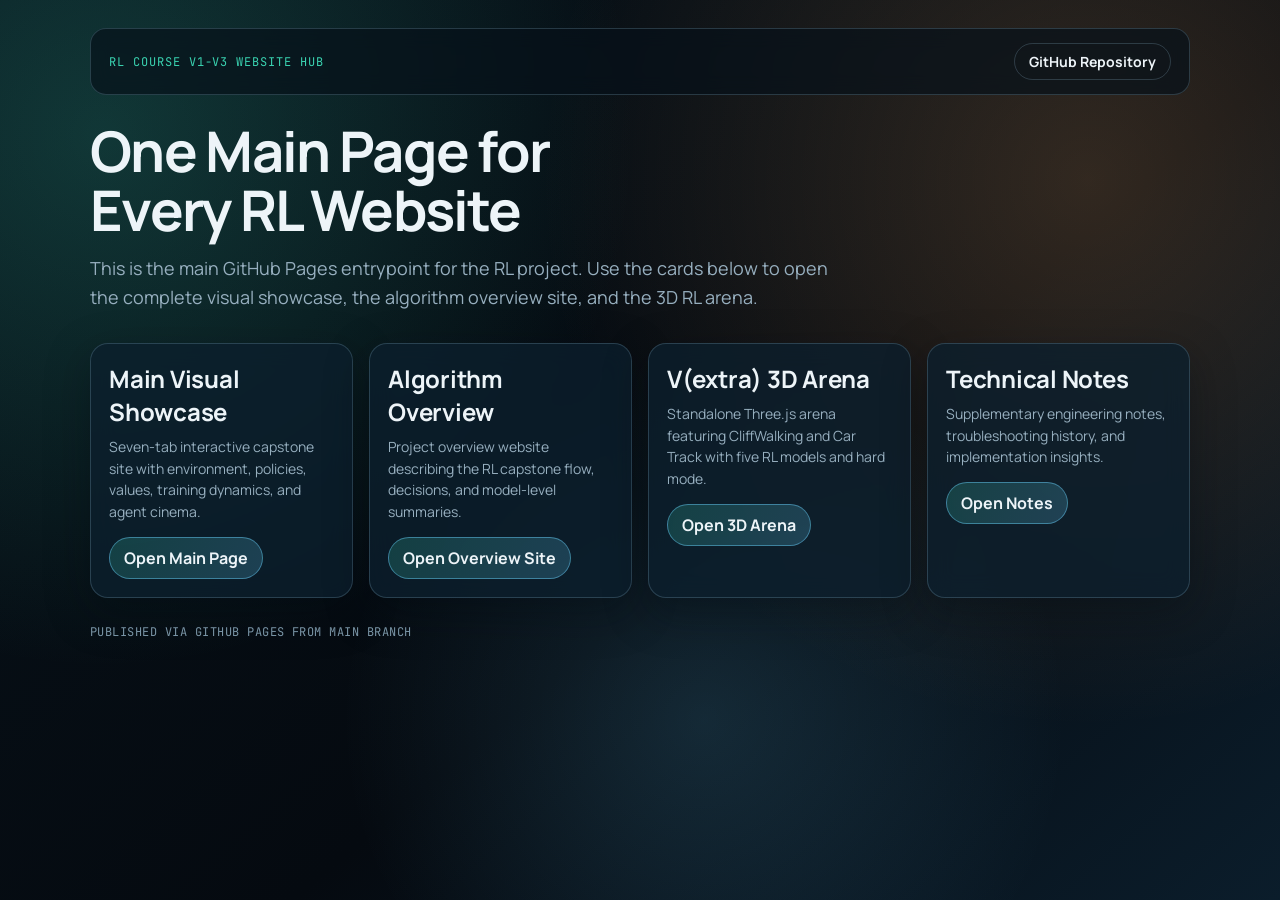
==== index.html @ 9bca1beb "Add main website hub and GitHub Pages deploy workflow" ====
<!DOCTYPE html>
<html lang="en">
<head>
  <meta charset="UTF-8">
  <meta name="viewport" content="width=device-width, initial-scale=1.0">
  <title>RL Course Hub | All Websites</title>
  <link rel="preconnect" href="https://fonts.googleapis.com">
  <link rel="preconnect" href="https://fonts.gstatic.com" crossorigin>
  <link href="https://fonts.googleapis.com/css2?family=Manrope:wght@500;700;800&family=JetBrains+Mono:wght@500&display=swap" rel="stylesheet">
  <style>
    :root {
      --bg: #07121a;
      --bg-soft: #0b1d2b;
      --text: #edf4f8;
      --muted: #97afbf;
      --card: rgba(12, 31, 46, 0.78);
      --line: rgba(150, 196, 223, 0.22);
      --accent-a: #3ad3b1;
      --accent-b: #ffb167;
      --accent-c: #6bd2ff;
    }

    * { box-sizing: border-box; }

    body {
      margin: 0;
      min-height: 100vh;
      font-family: "Manrope", sans-serif;
      color: var(--text);
      background:
        radial-gradient(circle at 8% 15%, rgba(58, 211, 177, 0.20), transparent 38%),
        radial-gradient(circle at 85% 20%, rgba(255, 177, 103, 0.18), transparent 42%),
        radial-gradient(circle at 55% 80%, rgba(107, 210, 255, 0.14), transparent 36%),
        linear-gradient(140deg, var(--bg), #050a10 58%, var(--bg-soft));
      overflow-x: hidden;
    }

    .shell {
      width: min(1100px, 94vw);
      margin: 0 auto;
      padding: 28px 0 44px;
    }

    .topbar {
      display: flex;
      justify-content: space-between;
      align-items: center;
      gap: 16px;
      border: 1px solid var(--line);
      border-radius: 16px;
      padding: 14px 18px;
      background: rgba(6, 17, 26, 0.68);
      backdrop-filter: blur(10px);
    }

    .tag {
      font-family: "JetBrains Mono", monospace;
      font-size: 12px;
      letter-spacing: 0.08em;
      text-transform: uppercase;
      color: var(--accent-a);
      margin: 0;
    }

    .repo-link {
      color: var(--text);
      text-decoration: none;
      border: 1px solid var(--line);
      border-radius: 999px;
      padding: 8px 14px;
      transition: border-color 0.25s ease, transform 0.25s ease;
      font-size: 14px;
      font-weight: 700;
    }

    .repo-link:hover {
      border-color: var(--accent-c);
      transform: translateY(-2px);
    }

    .hero {
      margin-top: 26px;
      display: grid;
      gap: 14px;
      animation: rise 0.7s ease both;
    }

    h1 {
      margin: 0;
      font-size: clamp(30px, 6vw, 56px);
      line-height: 1.06;
      letter-spacing: -0.03em;
      max-width: 16ch;
      text-wrap: balance;
    }

    .lead {
      margin: 0;
      color: var(--muted);
      max-width: 70ch;
      line-height: 1.65;
      font-size: clamp(14px, 2.6vw, 18px);
    }

    .grid {
      margin-top: 30px;
      display: grid;
      grid-template-columns: repeat(auto-fit, minmax(260px, 1fr));
      gap: 16px;
    }

    .card {
      position: relative;
      border: 1px solid var(--line);
      border-radius: 18px;
      padding: 18px;
      background: var(--card);
      box-shadow: 0 14px 44px rgba(4, 11, 17, 0.35);
      backdrop-filter: blur(12px);
      transform: translateY(8px);
      opacity: 0;
      animation: cardIn 0.55s ease forwards;
    }

    .card:nth-child(2) { animation-delay: 0.08s; }
    .card:nth-child(3) { animation-delay: 0.16s; }
    .card:nth-child(4) { animation-delay: 0.24s; }

    .card::before {
      content: "";
      position: absolute;
      inset: -1px;
      border-radius: inherit;
      background: linear-gradient(130deg, rgba(58, 211, 177, 0.28), transparent 38%, rgba(255, 177, 103, 0.30));
      z-index: -1;
      opacity: 0;
      transition: opacity 0.28s ease;
    }

    .card:hover::before { opacity: 1; }

    .card h2 {
      margin: 0 0 8px;
      font-size: clamp(18px, 2.4vw, 24px);
      letter-spacing: -0.01em;
    }

    .card p {
      margin: 0 0 14px;
      color: var(--muted);
      line-height: 1.55;
      font-size: 14px;
    }

    .go {
      display: inline-flex;
      align-items: center;
      gap: 8px;
      color: var(--text);
      text-decoration: none;
      background: linear-gradient(120deg, rgba(58, 211, 177, 0.20), rgba(107, 210, 255, 0.20));
      border: 1px solid rgba(107, 210, 255, 0.45);
      border-radius: 999px;
      padding: 9px 14px;
      font-weight: 700;
      transition: transform 0.22s ease, filter 0.22s ease;
    }

    .go:hover {
      transform: translateY(-2px);
      filter: brightness(1.1);
    }

    .foot {
      margin-top: 26px;
      font-family: "JetBrains Mono", monospace;
      font-size: 12px;
      color: #84a1b3;
      letter-spacing: 0.04em;
      text-transform: uppercase;
      opacity: 0.92;
    }

    @keyframes rise {
      from { transform: translateY(10px); opacity: 0; }
      to { transform: translateY(0); opacity: 1; }
    }

    @keyframes cardIn {
      to { transform: translateY(0); opacity: 1; }
    }
  </style>
</head>
<body>
  <div class="shell">
    <header class="topbar">
      <p class="tag">RL Course V1-V3 Website Hub</p>
      <a class="repo-link" href="https://github.com/Xtreamsmarx/RL" target="_blank" rel="noopener noreferrer">GitHub Repository</a>
    </header>

    <section class="hero">
      <h1>One Main Page for Every RL Website</h1>
      <p class="lead">
        This is the main GitHub Pages entrypoint for the RL project. Use the cards below to open the complete visual showcase,
        the algorithm overview site, and the 3D RL arena.
      </p>
    </section>

    <section class="grid" aria-label="Website navigation cards">
      <article class="card">
        <h2>Main Visual Showcase</h2>
        <p>Seven-tab interactive capstone site with environment, policies, values, training dynamics, and agent cinema.</p>
        <a class="go" href="website/visual.html">Open Main Page</a>
      </article>

      <article class="card">
        <h2>Algorithm Overview</h2>
        <p>Project overview website describing the RL capstone flow, decisions, and model-level summaries.</p>
        <a class="go" href="website/index.html">Open Overview Site</a>
      </article>

      <article class="card">
        <h2>V(extra) 3D Arena</h2>
        <p>Standalone Three.js arena featuring CliffWalking and Car Track with five RL models and hard mode.</p>
        <a class="go" href="V(extra)/index.html">Open 3D Arena</a>
      </article>

      <article class="card">
        <h2>Technical Notes</h2>
        <p>Supplementary engineering notes, troubleshooting history, and implementation insights.</p>
        <a class="go" href="docs/technical-challenges.md">Open Notes</a>
      </article>
    </section>

    <footer class="foot">Published via GitHub Pages from main branch</footer>
  </div>
</body>
</html>
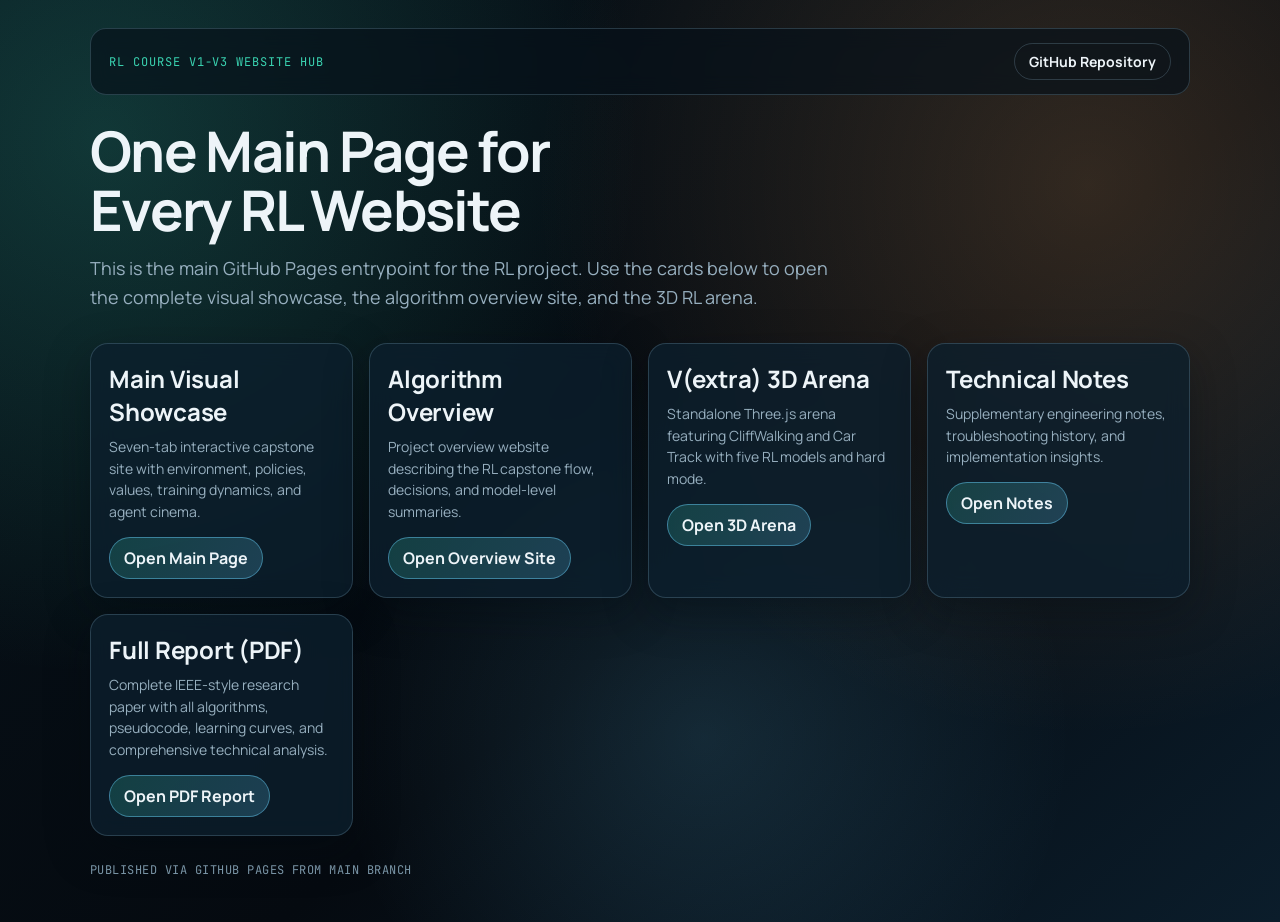
==== commit fe4bb24c: "Add PDF report to website with direct link on main hub" ====
--- a/index.html
+++ b/index.html
@@ -230,6 +230,12 @@
         <p>Supplementary engineering notes, troubleshooting history, and implementation insights.</p>
         <a class="go" href="docs/technical-challenges.md">Open Notes</a>
       </article>
+
+      <article class="card">
+        <h2>Full Report (PDF)</h2>
+        <p>Complete IEEE-style research paper with all algorithms, pseudocode, learning curves, and comprehensive technical analysis.</p>
+        <a class="go" href="website/RL.pdf" target="_blank" rel="noopener noreferrer">Open PDF Report</a>
+      </article>
     </section>
 
     <footer class="foot">Published via GitHub Pages from main branch</footer>
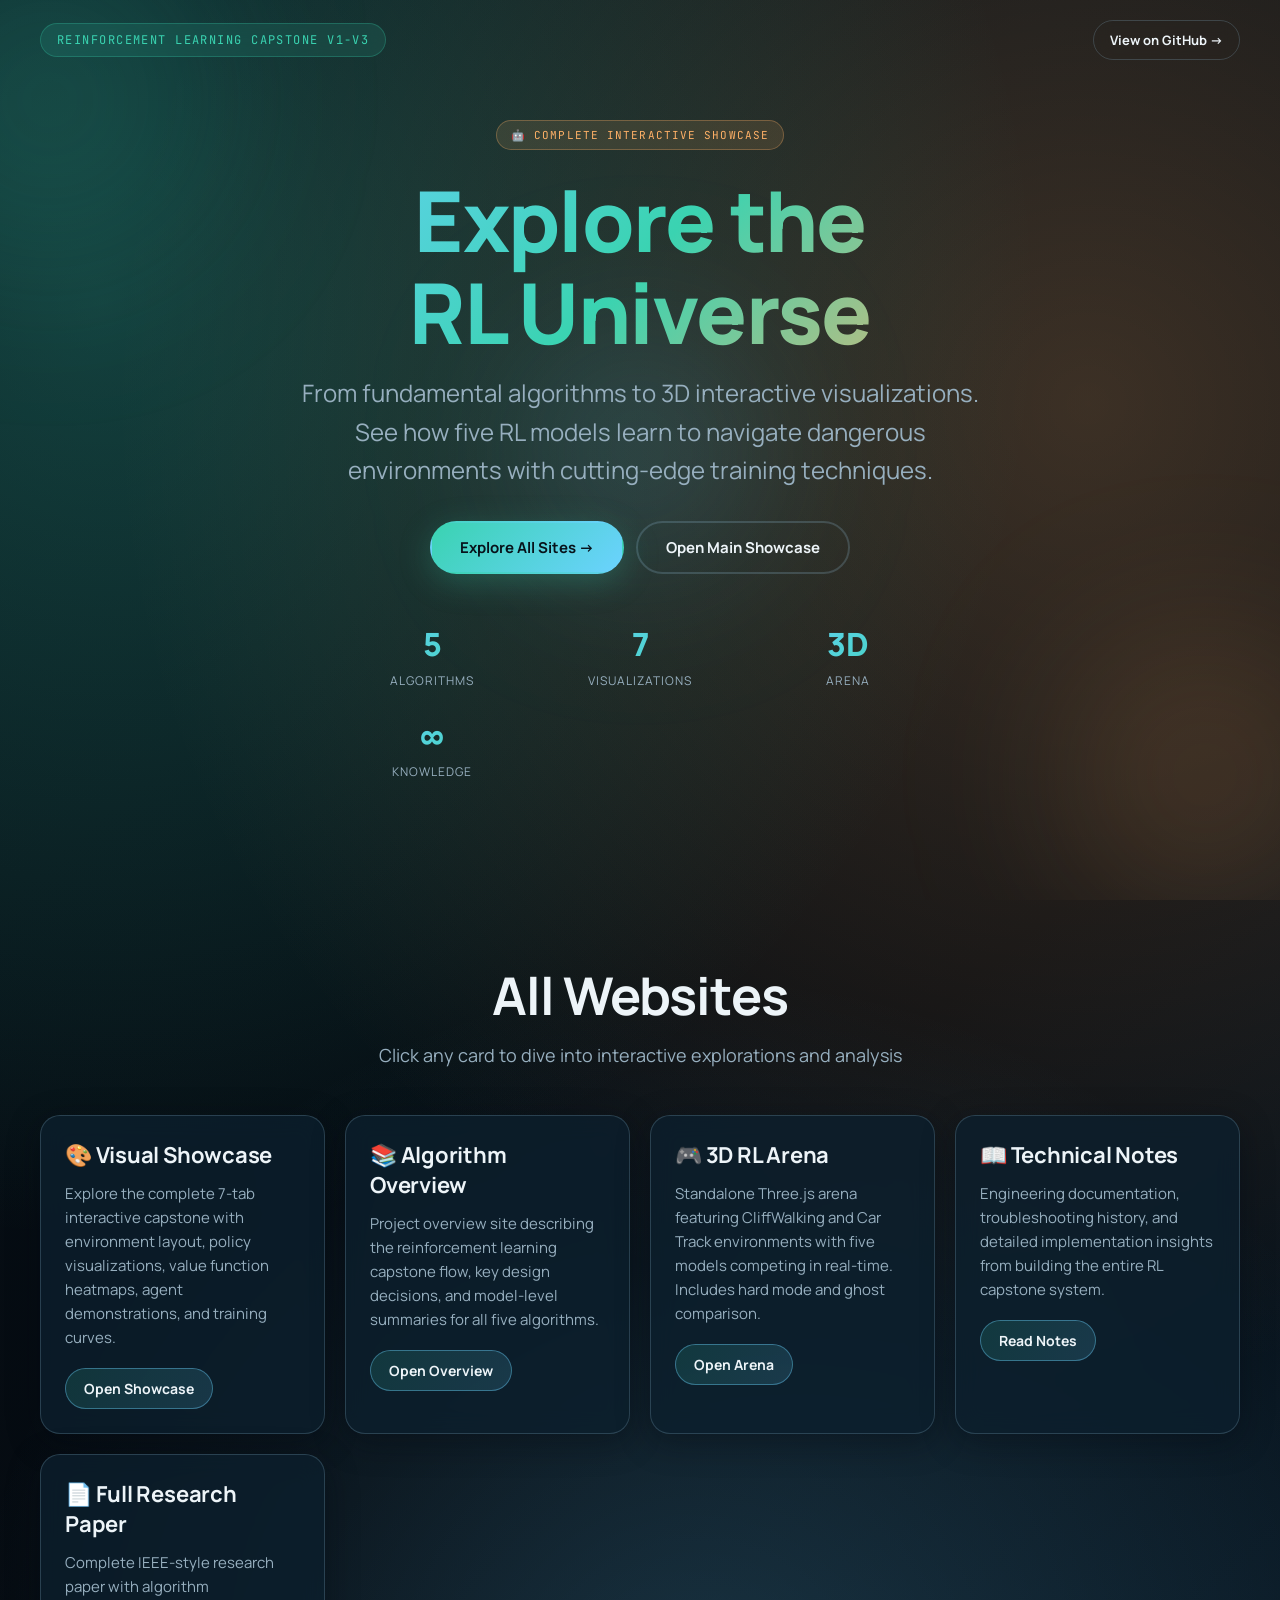
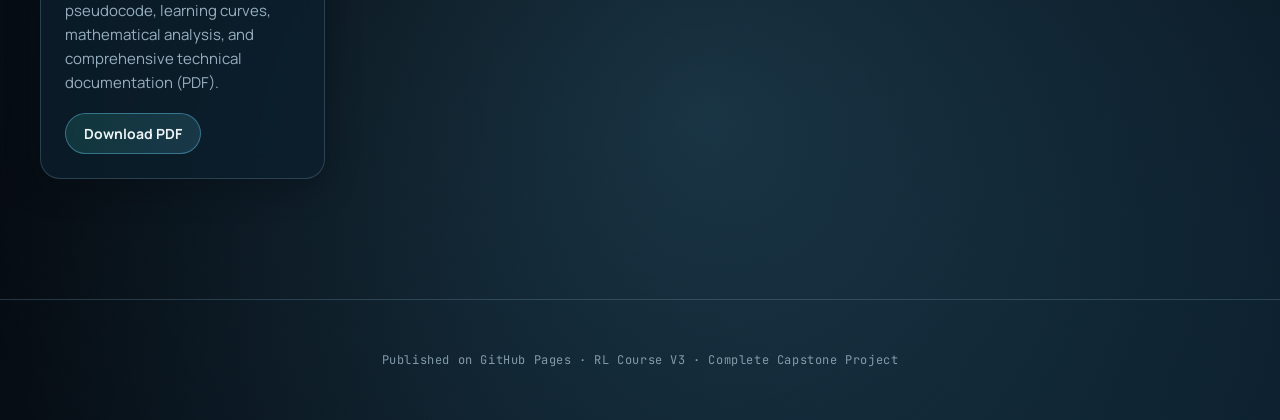
==== commit 80a85f29: "Redesign landing page with premium hero section and animations" ====
--- a/index.html
+++ b/index.html
@@ -3,10 +3,10 @@
 <head>
   <meta charset="UTF-8">
   <meta name="viewport" content="width=device-width, initial-scale=1.0">
-  <title>RL Course Hub | All Websites</title>
+  <title>RL Course Hub | Complete Capstone Showcase</title>
   <link rel="preconnect" href="https://fonts.googleapis.com">
   <link rel="preconnect" href="https://fonts.gstatic.com" crossorigin>
-  <link href="https://fonts.googleapis.com/css2?family=Manrope:wght@500;700;800&family=JetBrains+Mono:wght@500&display=swap" rel="stylesheet">
+  <link href="https://fonts.googleapis.com/css2?family=Manrope:wght@400;500;600;700;800&family=JetBrains+Mono:wght@500&display=swap" rel="stylesheet">
   <style>
     :root {
       --bg: #07121a;
@@ -22,223 +22,541 @@
 
     * { box-sizing: border-box; }
 
+    html, body { margin: 0; padding: 0; }
+
     body {
-      margin: 0;
       min-height: 100vh;
       font-family: "Manrope", sans-serif;
       color: var(--text);
       background:
-        radial-gradient(circle at 8% 15%, rgba(58, 211, 177, 0.20), transparent 38%),
-        radial-gradient(circle at 85% 20%, rgba(255, 177, 103, 0.18), transparent 42%),
-        radial-gradient(circle at 55% 80%, rgba(107, 210, 255, 0.14), transparent 36%),
+        radial-gradient(circle at 8% 15%, rgba(58, 211, 177, 0.25), transparent 45%),
+        radial-gradient(circle at 85% 20%, rgba(255, 177, 103, 0.22), transparent 50%),
+        radial-gradient(circle at 55% 85%, rgba(107, 210, 255, 0.18), transparent 40%),
         linear-gradient(140deg, var(--bg), #050a10 58%, var(--bg-soft));
       overflow-x: hidden;
-    }
-
-    .shell {
-      width: min(1100px, 94vw);
-      margin: 0 auto;
-      padding: 28px 0 44px;
-    }
-
-    .topbar {
+      position: relative;
+    }
+
+    /* Animated background elements */
+    .floating-orbs {
+      position: fixed;
+      inset: 0;
+      pointer-events: none;
+      z-index: 0;
+      overflow: hidden;
+    }
+
+    .orb {
+      position: absolute;
+      border-radius: 50%;
+      filter: blur(60px);
+      opacity: 0.15;
+      mix-blend-mode: screen;
+    }
+
+    .orb-1 {
+      width: 400px;
+      height: 400px;
+      background: radial-gradient(circle, #3ad3b1, transparent);
+      top: -100px;
+      left: -150px;
+      animation: float1 15s ease-in-out infinite;
+    }
+
+    .orb-2 {
+      width: 350px;
+      height: 350px;
+      background: radial-gradient(circle, #ffb167, transparent);
+      bottom: -50px;
+      right: -100px;
+      animation: float2 18s ease-in-out infinite;
+    }
+
+    .orb-3 {
+      width: 300px;
+      height: 300px;
+      background: radial-gradient(circle, #6bd2ff, transparent);
+      top: 50%;
+      left: 50%;
+      transform: translate(-50%, -50%);
+      animation: float3 20s ease-in-out infinite;
+    }
+
+    @keyframes float1 {
+      0%, 100% { transform: translate(0, 0); }
+      50% { transform: translate(40px, -60px); }
+    }
+
+    @keyframes float2 {
+      0%, 100% { transform: translate(0, 0); }
+      50% { transform: translate(-50px, 50px); }
+    }
+
+    @keyframes float3 {
+      0%, 100% { transform: translate(-50%, -50%) scale(1); }
+      50% { transform: translate(-50%, -50%) scale(1.1); }
+    }
+
+    /* Hero section */
+    .hero-container {
+      position: relative;
+      z-index: 1;
+      min-height: 100vh;
+      display: flex;
+      flex-direction: column;
+      justify-content: center;
+      align-items: center;
+      text-align: center;
+      padding: 60px 20px;
+    }
+
+    .header-bar {
+      position: absolute;
+      top: 0;
+      left: 0;
+      right: 0;
       display: flex;
       justify-content: space-between;
       align-items: center;
       gap: 16px;
-      border: 1px solid var(--line);
-      border-radius: 16px;
-      padding: 14px 18px;
-      background: rgba(6, 17, 26, 0.68);
-      backdrop-filter: blur(10px);
-    }
-
-    .tag {
+      padding: 20px 40px;
+      z-index: 10;
+    }
+
+    .header-tag {
       font-family: "JetBrains Mono", monospace;
       font-size: 12px;
-      letter-spacing: 0.08em;
+      letter-spacing: 0.12em;
       text-transform: uppercase;
       color: var(--accent-a);
-      margin: 0;
-    }
-
-    .repo-link {
+      background: rgba(58, 211, 177, 0.12);
+      border: 1px solid rgba(58, 211, 177, 0.25);
+      border-radius: 999px;
+      padding: 8px 16px;
+      backdrop-filter: blur(8px);
+      animation: slideDown 0.8s ease-out;
+    }
+
+    .header-repo {
       color: var(--text);
       text-decoration: none;
       border: 1px solid var(--line);
       border-radius: 999px;
-      padding: 8px 14px;
-      transition: border-color 0.25s ease, transform 0.25s ease;
-      font-size: 14px;
+      padding: 10px 16px;
+      font-size: 13px;
       font-weight: 700;
-    }
-
-    .repo-link:hover {
+      transition: all 0.3s ease;
+      backdrop-filter: blur(8px);
+      animation: slideDown 0.8s ease-out;
+    }
+
+    .header-repo:hover {
       border-color: var(--accent-c);
+      background: rgba(107, 210, 255, 0.08);
       transform: translateY(-2px);
     }
 
-    .hero {
-      margin-top: 26px;
+    /* Hero content */
+    .hero-content {
+      max-width: 900px;
+      animation: fadeInUp 1s ease-out 0.2s both;
+    }
+
+    .hero-badge {
+      display: inline-block;
+      font-family: "JetBrains Mono", monospace;
+      font-size: 11px;
+      letter-spacing: 0.1em;
+      text-transform: uppercase;
+      color: var(--accent-b);
+      background: rgba(255, 177, 103, 0.12);
+      border: 1px solid rgba(255, 177, 103, 0.3);
+      border-radius: 999px;
+      padding: 7px 14px;
+      margin-bottom: 24px;
+      backdrop-filter: blur(6px);
+    }
+
+    .hero-title {
+      margin: 0 0 16px;
+      font-size: clamp(44px, 8vw, 84px);
+      font-weight: 800;
+      line-height: 1.1;
+      letter-spacing: -0.02em;
+      background: linear-gradient(135deg, var(--accent-c) 0%, var(--accent-a) 50%, var(--accent-b) 100%);
+      -webkit-background-clip: text;
+      -webkit-text-fill-color: transparent;
+      background-clip: text;
+      text-wrap: balance;
+    }
+
+    .hero-subtitle {
+      margin: 0 0 32px;
+      font-size: clamp(16px, 3vw, 24px);
+      color: var(--muted);
+      line-height: 1.6;
+      max-width: 700px;
+      margin-left: auto;
+      margin-right: auto;
+      font-weight: 400;
+    }
+
+    .hero-buttons {
+      display: flex;
+      gap: 12px;
+      justify-content: center;
+      flex-wrap: wrap;
+      margin-bottom: 48px;
+    }
+
+    .btn {
+      display: inline-flex;
+      align-items: center;
+      gap: 8px;
+      padding: 14px 28px;
+      font-size: 15px;
+      font-weight: 700;
+      border-radius: 999px;
+      text-decoration: none;
+      transition: all 0.3s ease;
+      border: 2px solid transparent;
+      font-family: inherit;
+      cursor: pointer;
+    }
+
+    .btn-primary {
+      background: linear-gradient(135deg, var(--accent-a), var(--accent-c));
+      color: var(--bg);
+      box-shadow: 0 8px 32px rgba(58, 211, 177, 0.25);
+    }
+
+    .btn-primary:hover {
+      transform: translateY(-3px);
+      box-shadow: 0 12px 48px rgba(58, 211, 177, 0.35);
+    }
+
+    .btn-secondary {
+      background: transparent;
+      color: var(--text);
+      border: 2px solid var(--line);
+      backdrop-filter: blur(8px);
+    }
+
+    .btn-secondary:hover {
+      border-color: var(--accent-c);
+      background: rgba(107, 210, 255, 0.08);
+      transform: translateY(-3px);
+    }
+
+    .hero-stats {
       display: grid;
-      gap: 14px;
-      animation: rise 0.7s ease both;
-    }
-
-    h1 {
+      grid-template-columns: repeat(auto-fit, minmax(140px, 1fr));
+      gap: 24px;
+      max-width: 600px;
+      margin: 48px auto 0;
+    }
+
+    .stat {
+      text-align: center;
+      animation: fadeInUp 1s ease-out 0.6s both;
+    }
+
+    .stat-number {
+      font-size: 32px;
+      font-weight: 800;
+      background: linear-gradient(135deg, var(--accent-c), var(--accent-a));
+      -webkit-background-clip: text;
+      -webkit-text-fill-color: transparent;
+      background-clip: text;
+    }
+
+    .stat-label {
+      font-size: 12px;
+      letter-spacing: 0.08em;
+      text-transform: uppercase;
+      color: var(--muted);
+      margin-top: 6px;
+    }
+
+    /* Main content section */
+    .main-content {
+      position: relative;
+      z-index: 1;
+      padding: 60px 20px;
+    }
+
+    .section-header {
+      text-align: center;
+      margin-bottom: 48px;
+    }
+
+    .section-title {
       margin: 0;
-      font-size: clamp(30px, 6vw, 56px);
-      line-height: 1.06;
-      letter-spacing: -0.03em;
-      max-width: 16ch;
-      text-wrap: balance;
-    }
-
-    .lead {
+      font-size: clamp(32px, 5vw, 52px);
+      font-weight: 700;
+      letter-spacing: -0.02em;
+      margin-bottom: 12px;
+    }
+
+    .section-subtitle {
       margin: 0;
+      font-size: clamp(15px, 2.5vw, 18px);
       color: var(--muted);
-      max-width: 70ch;
-      line-height: 1.65;
-      font-size: clamp(14px, 2.6vw, 18px);
+      max-width: 600px;
+      margin-left: auto;
+      margin-right: auto;
     }
 
     .grid {
-      margin-top: 30px;
+      max-width: 1200px;
+      margin: 0 auto;
       display: grid;
-      grid-template-columns: repeat(auto-fit, minmax(260px, 1fr));
-      gap: 16px;
+      grid-template-columns: repeat(auto-fit, minmax(280px, 1fr));
+      gap: 20px;
     }
 
     .card {
       position: relative;
       border: 1px solid var(--line);
-      border-radius: 18px;
-      padding: 18px;
+      border-radius: 20px;
+      padding: 24px;
       background: var(--card);
-      box-shadow: 0 14px 44px rgba(4, 11, 17, 0.35);
+      box-shadow: 0 8px 32px rgba(4, 11, 17, 0.4);
       backdrop-filter: blur(12px);
-      transform: translateY(8px);
+      transform: translateY(12px);
       opacity: 0;
-      animation: cardIn 0.55s ease forwards;
-    }
-
-    .card:nth-child(2) { animation-delay: 0.08s; }
-    .card:nth-child(3) { animation-delay: 0.16s; }
-    .card:nth-child(4) { animation-delay: 0.24s; }
+      animation: cardIn 0.6s ease-out forwards;
+      transition: all 0.3s ease;
+    }
+
+    .card:nth-child(1) { animation-delay: 0.1s; }
+    .card:nth-child(2) { animation-delay: 0.2s; }
+    .card:nth-child(3) { animation-delay: 0.3s; }
+    .card:nth-child(4) { animation-delay: 0.4s; }
+    .card:nth-child(5) { animation-delay: 0.5s; }
 
     .card::before {
       content: "";
       position: absolute;
       inset: -1px;
       border-radius: inherit;
-      background: linear-gradient(130deg, rgba(58, 211, 177, 0.28), transparent 38%, rgba(255, 177, 103, 0.30));
+      background: linear-gradient(130deg, rgba(58, 211, 177, 0.2), transparent 40%, rgba(107, 210, 255, 0.15));
       z-index: -1;
       opacity: 0;
-      transition: opacity 0.28s ease;
+      transition: opacity 0.3s ease;
+    }
+
+    .card:hover {
+      transform: translateY(4px);
+      border-color: var(--accent-a);
     }
 
     .card:hover::before { opacity: 1; }
 
     .card h2 {
-      margin: 0 0 8px;
-      font-size: clamp(18px, 2.4vw, 24px);
+      margin: 0 0 12px;
+      font-size: 22px;
+      font-weight: 700;
       letter-spacing: -0.01em;
     }
 
     .card p {
-      margin: 0 0 14px;
+      margin: 0 0 18px;
       color: var(--muted);
-      line-height: 1.55;
-      font-size: 14px;
-    }
-
-    .go {
+      line-height: 1.6;
+      font-size: 15px;
+    }
+
+    .card-btn {
       display: inline-flex;
       align-items: center;
       gap: 8px;
       color: var(--text);
       text-decoration: none;
-      background: linear-gradient(120deg, rgba(58, 211, 177, 0.20), rgba(107, 210, 255, 0.20));
-      border: 1px solid rgba(107, 210, 255, 0.45);
+      background: linear-gradient(120deg, rgba(58, 211, 177, 0.15), rgba(107, 210, 255, 0.15));
+      border: 1px solid rgba(107, 210, 255, 0.4);
       border-radius: 999px;
-      padding: 9px 14px;
+      padding: 10px 18px;
+      font-size: 14px;
       font-weight: 700;
-      transition: transform 0.22s ease, filter 0.22s ease;
-    }
-
-    .go:hover {
-      transform: translateY(-2px);
-      filter: brightness(1.1);
-    }
-
-    .foot {
-      margin-top: 26px;
+      transition: all 0.25s ease;
+    }
+
+    .card-btn:hover {
+      transform: translateX(4px);
+      border-color: var(--accent-c);
+      background: linear-gradient(120deg, rgba(58, 211, 177, 0.25), rgba(107, 210, 255, 0.25));
+    }
+
+    .footer {
+      text-align: center;
+      padding: 40px 20px;
+      border-top: 1px solid var(--line);
+      margin-top: 60px;
+      position: relative;
+      z-index: 1;
+    }
+
+    .footer-text {
       font-family: "JetBrains Mono", monospace;
       font-size: 12px;
-      color: #84a1b3;
-      letter-spacing: 0.04em;
-      text-transform: uppercase;
-      opacity: 0.92;
-    }
-
-    @keyframes rise {
-      from { transform: translateY(10px); opacity: 0; }
-      to { transform: translateY(0); opacity: 1; }
+      color: var(--muted);
+      letter-spacing: 0.05em;
+      opacity: 0.85;
+    }
+
+    @keyframes fadeInUp {
+      from {
+        transform: translateY(30px);
+        opacity: 0;
+      }
+      to {
+        transform: translateY(0);
+        opacity: 1;
+      }
+    }
+
+    @keyframes slideDown {
+      from {
+        transform: translateY(-20px);
+        opacity: 0;
+      }
+      to {
+        transform: translateY(0);
+        opacity: 1;
+      }
     }
 
     @keyframes cardIn {
-      to { transform: translateY(0); opacity: 1; }
+      to {
+        transform: translateY(0);
+        opacity: 1;
+      }
+    }
+
+    @media (max-width: 768px) {
+      .header-bar {
+        padding: 16px 20px;
+        flex-direction: column;
+        gap: 12px;
+      }
+
+      .hero-title {
+        font-size: 48px;
+      }
+
+      .hero-buttons {
+        flex-direction: column;
+        gap: 10px;
+      }
+
+      .btn {
+        width: 100%;
+        justify-content: center;
+      }
+
+      .hero-stats {
+        grid-template-columns: repeat(2, 1fr);
+      }
     }
   </style>
 </head>
 <body>
-  <div class="shell">
-    <header class="topbar">
-      <p class="tag">RL Course V1-V3 Website Hub</p>
-      <a class="repo-link" href="https://github.com/Xtreamsmarx/RL" target="_blank" rel="noopener noreferrer">GitHub Repository</a>
-    </header>
-
-    <section class="hero">
-      <h1>One Main Page for Every RL Website</h1>
-      <p class="lead">
-        This is the main GitHub Pages entrypoint for the RL project. Use the cards below to open the complete visual showcase,
-        the algorithm overview site, and the 3D RL arena.
+  <!-- Floating animated background -->
+  <div class="floating-orbs">
+    <div class="orb orb-1"></div>
+    <div class="orb orb-2"></div>
+    <div class="orb orb-3"></div>
+  </div>
+
+  <!-- Hero Section -->
+  <section class="hero-container">
+    <div class="header-bar">
+      <span class="header-tag">Reinforcement Learning Capstone V1-V3</span>
+      <a class="header-repo" href="https://github.com/Xtreamsmarx/RL" target="_blank" rel="noopener noreferrer">
+        View on GitHub →
+      </a>
+    </div>
+
+    <div class="hero-content">
+      <div class="hero-badge">🤖 Complete Interactive Showcase</div>
+
+      <h1 class="hero-title">Explore the RL Universe</h1>
+
+      <p class="hero-subtitle">
+        From fundamental algorithms to 3D interactive visualizations. See how five RL models learn to navigate dangerous environments with cutting-edge training techniques.
       </p>
+
+      <div class="hero-buttons">
+        <a href="#sections" class="btn btn-primary">Explore All Sites →</a>
+        <a href="website/visual.html" class="btn btn-secondary">Open Main Showcase</a>
+      </div>
+
+      <div class="hero-stats">
+        <div class="stat">
+          <div class="stat-number">5</div>
+          <div class="stat-label">Algorithms</div>
+        </div>
+        <div class="stat">
+          <div class="stat-number">7</div>
+          <div class="stat-label">Visualizations</div>
+        </div>
+        <div class="stat">
+          <div class="stat-number">3D</div>
+          <div class="stat-label">Arena</div>
+        </div>
+        <div class="stat">
+          <div class="stat-number">∞</div>
+          <div class="stat-label">Knowledge</div>
+        </div>
+      </div>
+    </div>
+  </section>
+
+  <!-- Main Content -->
+  <div class="main-content">
+    <section id="sections">
+      <div class="section-header">
+        <h2 class="section-title">All Websites</h2>
+        <p class="section-subtitle">Click any card to dive into interactive explorations and analysis</p>
+      </div>
+
+      <div class="grid">
+        <article class="card">
+          <h2>🎨 Visual Showcase</h2>
+          <p>Explore the complete 7-tab interactive capstone with environment layout, policy visualizations, value function heatmaps, agent demonstrations, and training curves.</p>
+          <a class="card-btn" href="website/visual.html">Open Showcase</a>
+        </article>
+
+        <article class="card">
+          <h2>📚 Algorithm Overview</h2>
+          <p>Project overview site describing the reinforcement learning capstone flow, key design decisions, and model-level summaries for all five algorithms.</p>
+          <a class="card-btn" href="website/index.html">Open Overview</a>
+        </article>
+
+        <article class="card">
+          <h2>🎮 3D RL Arena</h2>
+          <p>Standalone Three.js arena featuring CliffWalking and Car Track environments with five models competing in real-time. Includes hard mode and ghost comparison.</p>
+          <a class="card-btn" href="V(extra)/index.html">Open Arena</a>
+        </article>
+
+        <article class="card">
+          <h2>📖 Technical Notes</h2>
+          <p>Engineering documentation, troubleshooting history, and detailed implementation insights from building the entire RL capstone system.</p>
+          <a class="card-btn" href="docs/technical-challenges.md">Read Notes</a>
+        </article>
+
+        <article class="card">
+          <h2>📄 Full Research Paper</h2>
+          <p>Complete IEEE-style research paper with algorithm pseudocode, learning curves, mathematical analysis, and comprehensive technical documentation (PDF).</p>
+          <a class="card-btn" href="website/RL.pdf" target="_blank" rel="noopener noreferrer">Download PDF</a>
+        </article>
+      </div>
     </section>
-
-    <section class="grid" aria-label="Website navigation cards">
-      <article class="card">
-        <h2>Main Visual Showcase</h2>
-        <p>Seven-tab interactive capstone site with environment, policies, values, training dynamics, and agent cinema.</p>
-        <a class="go" href="website/visual.html">Open Main Page</a>
-      </article>
-
-      <article class="card">
-        <h2>Algorithm Overview</h2>
-        <p>Project overview website describing the RL capstone flow, decisions, and model-level summaries.</p>
-        <a class="go" href="website/index.html">Open Overview Site</a>
-      </article>
-
-      <article class="card">
-        <h2>V(extra) 3D Arena</h2>
-        <p>Standalone Three.js arena featuring CliffWalking and Car Track with five RL models and hard mode.</p>
-        <a class="go" href="V(extra)/index.html">Open 3D Arena</a>
-      </article>
-
-      <article class="card">
-        <h2>Technical Notes</h2>
-        <p>Supplementary engineering notes, troubleshooting history, and implementation insights.</p>
-        <a class="go" href="docs/technical-challenges.md">Open Notes</a>
-      </article>
-
-      <article class="card">
-        <h2>Full Report (PDF)</h2>
-        <p>Complete IEEE-style research paper with all algorithms, pseudocode, learning curves, and comprehensive technical analysis.</p>
-        <a class="go" href="website/RL.pdf" target="_blank" rel="noopener noreferrer">Open PDF Report</a>
-      </article>
-    </section>
-
-    <footer class="foot">Published via GitHub Pages from main branch</footer>
   </div>
+
+  <footer class="footer">
+    <p class="footer-text">Published on GitHub Pages · RL Course V3 · Complete Capstone Project</p>
+  </footer>
 </body>
 </html>
